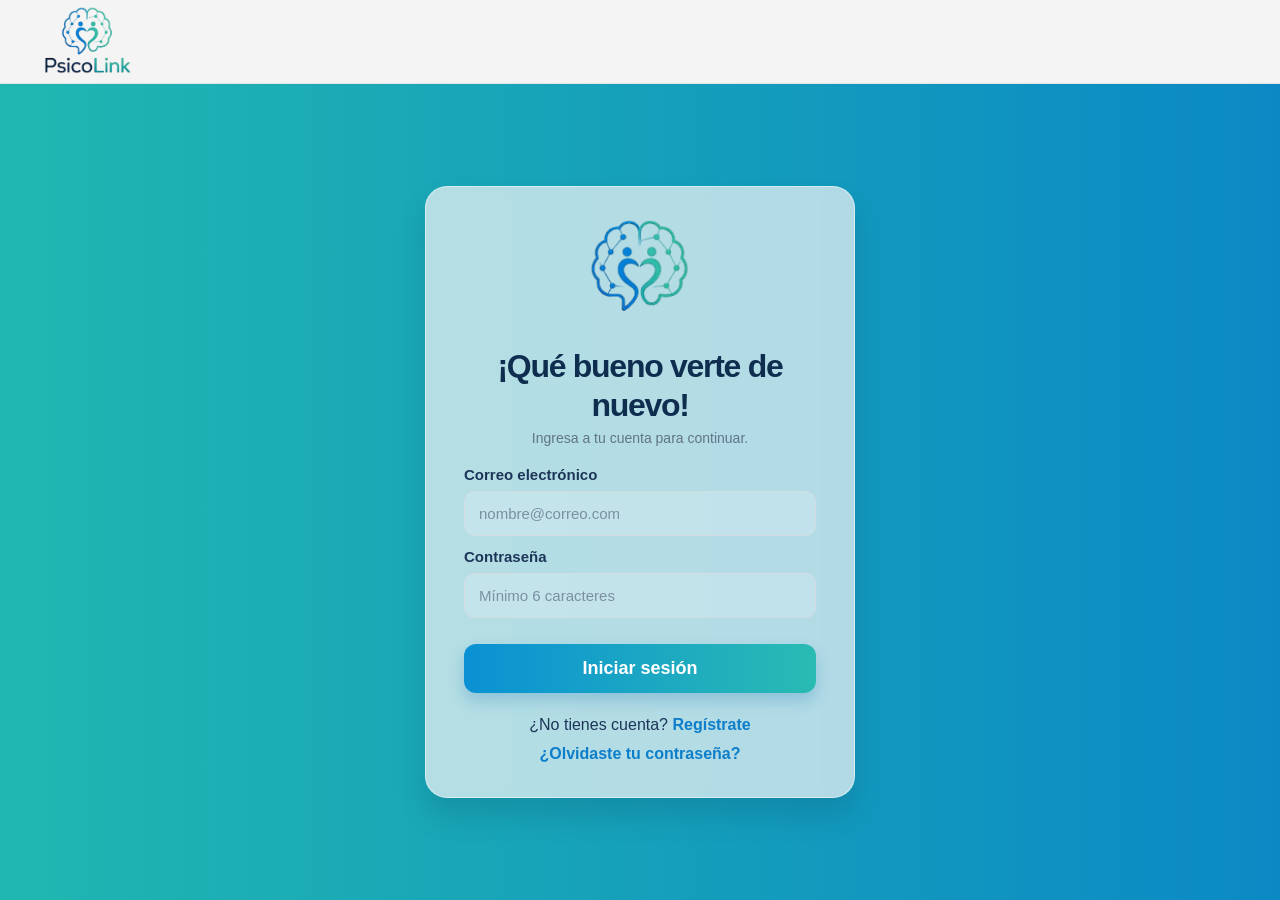
==== Proyecto/pages/Iniciar_sesion.html @ 8dc3ba89 "Se creo el crud" ====
<!DOCTYPE html>
<html lang="es">
  <head>
    <meta charset="UTF-8" />
    <meta name="viewport" content="width=device-width, initial-scale=1.0" />
    <title>PsicoLink | Iniciar sesión</title>
    <link href="../style/styles.css" rel="stylesheet" type="text/css"   >
      
  </head>
  <body>
    <header class="topbar">
     <a href="#" class="brand" aria-label="PsicoLink">
    <img src="../img/logo.png" alt="PsicoLink" class="brand-logo" />
    </a>
    </header>

    <main class="hero">
      <section class="auth-card" aria-label="Inicio de sesión">
        <div class="card-brand">
        <img src="../img/logo2.png" alt="PsicoLink" class="brand-logo" />
        </div>

        
        <h1>¡Qué bueno verte de nuevo!</h1>
        <p class="subtitle">Ingresa a tu cuenta para continuar.</p>

        <form action="Citas.php" method="post">
          <div class="field">
            <label for="email">Correo electrónico</label>
            <input id="email" type="email" placeholder="nombre@correo.com" />
          </div>

          <div class="field">
            <label for="password">Contraseña</label>
            <input id="password" type="password" placeholder="Mínimo 6 caracteres" />
          </div>

          <button type="submit" class="btn-login">Iniciar sesión</button>
        </form>

        <div class="text-links">
          <div>¿No tienes cuenta? <a href="registrarse.html">Regístrate</a></div>
          <div><a href="#">¿Olvidaste tu contraseña?</a></div>
          
          
        </div>
      </section>
    </main>
  </body>
</html>
---- Proyecto/style/styles.css ----
:root {
        --page-bg: #dfe3e6;
        --header-bg: #f4f4f4;
        --header-text: #1f2b3d;
        --brand-1: #2bc4c4;
        --brand-2: #0c9dc4;
        --hero-start: #20b7b0;
        --hero-end: #0b89c5;
        --card-bg: rgba(233, 240, 243, 0.75);
        --card-border: rgba(255, 255, 255, 0.5);
        --input-bg: rgba(255, 255, 255, 0.25);
        --input-border: #d2dce2;
        --field-text: #1d3557;
        --muted: #607585;
        --btn-1: #0a91d4;
        --btn-2: #2abbb3;
        --link: #0d7ec9;
      }

      * {
        box-sizing: border-box;
      }

      html, body {
        margin: 0;
        min-height: 100%;
        height: 100%;
        font-family: "Nunito", "Segoe UI", Tahoma, sans-serif;
      }

      body {
        background: var(--page-bg);
        color: var(--header-text);
      }

      .topbar {
        height: 84px;
        background: var(--header-bg);
        border-bottom: 1px solid rgba(27, 46, 60, 0.08);
        display: flex;
        align-items: center;
        padding: 0 0 0 28px;
      }

      .brand {
        display: inline-flex;
        align-items: center;
        gap: 10px;
        color: #1f2b3d;
        font-weight: 700;
        font-size: 15px;
        text-decoration: none;
      }

      .brand-mark {
        width: 34px;
        height: 34px;
        border-radius: 50%;
        position: relative;
        border: 2px solid var(--brand-2);
        background: rgba(22, 191, 189, 0.08);
      }

      .brand-mark::before,
      .brand-mark::after {
        content: "";
        position: absolute;
        inset: 0;
        margin: auto;
        border-radius: 50%;
      }

      .brand-mark::before {
        width: 20px;
        height: 20px;
        border: 2px solid rgba(11, 137, 197, 0.8);
        border-top-color: transparent;
        border-left-color: transparent;
        transform: rotate(45deg);
        top: 4px;
      }

      .brand-mark::after {
        width: 14px;
        height: 14px;
        background: rgba(44, 197, 204, 0.18);
        border: 2px solid rgba(31, 123, 222, 0.8);
        top: 8px;
        left: 10px;
      }

      .hero {
        min-height: calc(100vh - 84px);
        background: linear-gradient(90deg, var(--hero-start) 0%, var(--hero-end) 100%);
        display: flex;
        align-items: center;
        justify-content: center;
        padding: 40px 24px;
      }

      .auth-card {
        width: min(100%, 430px);
        background: var(--card-bg);
        border: 1px solid var(--card-border);
        border-radius: 22px;
        box-shadow: 0 18px 28px rgba(12, 61, 82, 0.18);
        padding: 26px 38px 28px;
        backdrop-filter: blur(4px);
        -webkit-backdrop-filter: blur(4px);
      }

      .card-brand {
        display: flex;
        align-items: center;
        justify-content: center;
        gap: 10px;
        color: #0c3556;
        font-weight: 700;
        font-size: 18px;
        margin-bottom: 8px;
      }

      .card-brand .brand-mark {
        width: 28px;
        height: 28px;
        border-width: 2px;
      }

      h1 {
        margin: 18px 0 6px;
        text-align: center;
        color: #0f2d4e;
        font-size: clamp(2rem, 2.2vw, 2.6rem);
        line-height: 1.2;
        letter-spacing: -0.04em;
      }

      .subtitle {
        margin: 0 0 20px;
        text-align: center;
        color: var(--muted);
        font-size: 14px;
      }

      form {
        display: flex;
        flex-direction: column;
        gap: 12px;
      }

      .field {
        display: flex;
        flex-direction: column;
        gap: 8px;
      }

      label {
        color: var(--field-text);
        font-size: 15px;
        font-weight: 600;
      }

      input {
        width: 100%;
        border: 1px solid var(--input-border);
        border-radius: 10px;
        background: rgba(255, 255, 255, 0.2);
        padding: 13px 14px;
        color: var(--field-text);
        font-size: 15px;
        outline: none;
        transition: border-color 0.2s ease, box-shadow 0.2s ease;
      }

      input::placeholder {
        color: #7c8fa3;
      }

      input:focus {
        border-color: rgba(29, 122, 199, 0.8);
        box-shadow: 0 0 0 3px rgba(29, 122, 199, 0.08);
      }

      .btn-login {
        margin-top: 14px;
        width: 100%;
        background: linear-gradient(90deg, var(--btn-1) 0%, var(--btn-2) 100%);
        border: none;
        border-radius: 12px;
        padding: 14px 16px;
        color: white;
        font-weight: 700;
        font-size: 18px;
        cursor: pointer;
        box-shadow: 0 8px 15px rgba(10, 103, 173, 0.22);
        transition: transform 0.2s ease, box-shadow 0.2s ease;
      }

      .btn-login:hover {
        transform: translateY(-1px);
        box-shadow: 0 10px 18px rgba(10, 103, 173, 0.28);
      }

      .text-links {
        margin-top: 18px;
        text-align: center;
        color: var(--field-text);
        font-size: 16px;
        line-height: 1.8;
      }

      .text-links a {
        color: var(--link);
        font-weight: 700;
        text-decoration: none;
      }

      .text-links a:hover {
        text-decoration: underline;
      }

      @media (max-width: 520px) {
        .topbar {
          padding-left: 18px;
        }

        .auth-card {
          padding: 24px 22px 26px;
          border-radius: 18px;
        }

        h1 {
          font-size: 1.9rem;
        }
      }

      .brand-logo {
  height: 80px;      
  width: auto;       
  display: block;
}

.card-brand .brand-logo {
  height: 100px;
  margin: 0 auto 16px;
}
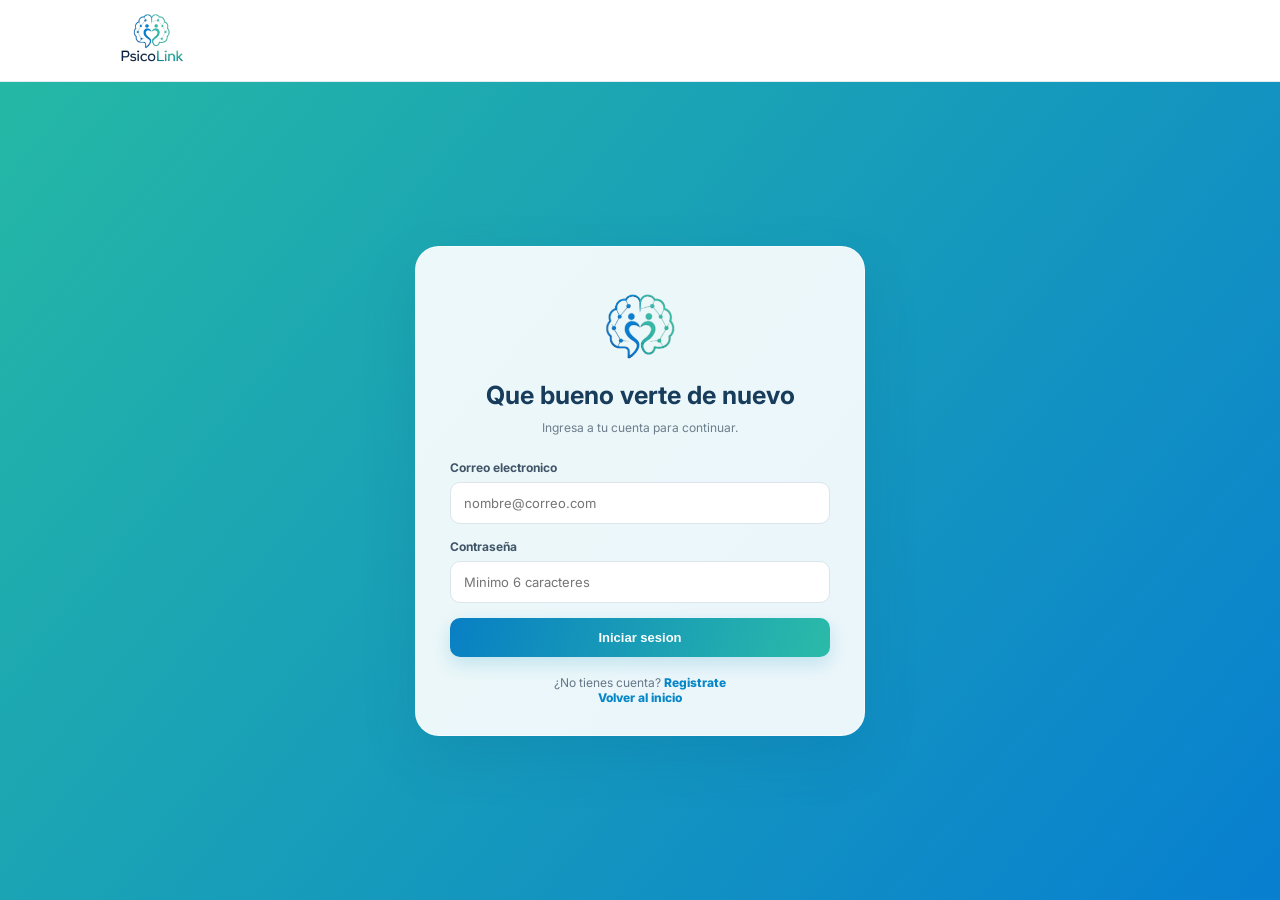
==== commit 55d9659c: "Se realizo correcion index" ====
--- a/Proyecto/pages/Iniciar_sesion.html
+++ b/Proyecto/pages/Iniciar_sesion.html
@@ -8,42 +8,36 @@
       
   </head>
   <body>
-    <header class="topbar">
-     <a href="#" class="brand" aria-label="PsicoLink">
-    <img src="../img/logo.png" alt="PsicoLink" class="brand-logo" />
-    </a>
+    <header class="public-header">
+      <a href="index.html" class="brand" aria-label="PsicoLink">
+        <img src="../img/logo.png" alt="PsicoLink">
+      </a>
     </header>
 
-    <main class="hero">
-      <section class="auth-card" aria-label="Inicio de sesión">
-        <div class="card-brand">
-        <img src="../img/logo2.png" alt="PsicoLink" class="brand-logo" />
-        </div>
-
-        
-        <h1>¡Qué bueno verte de nuevo!</h1>
-        <p class="subtitle">Ingresa a tu cuenta para continuar.</p>
+    <main class="auth-shell">
+      <section class="auth-card" aria-label="Inicio de sesion">
+        <img src="../img/logo2.png" alt="PsicoLink" class="auth-logo">
+        <h1>Que bueno verte de nuevo</h1>
+        <p class="auth-subtitle">Ingresa a tu cuenta para continuar.</p>
 
         <form action="Citas.php" method="post">
-          <div class="field">
-            <label for="email">Correo electrónico</label>
-            <input id="email" type="email" placeholder="nombre@correo.com" />
+          <div class="form-group">
+            <label for="email">Correo electronico</label>
+            <input class="form-control" id="email" name="email" type="email" placeholder="nombre@correo.com" required>
           </div>
 
-          <div class="field">
+          <div class="form-group">
             <label for="password">Contraseña</label>
-            <input id="password" type="password" placeholder="Mínimo 6 caracteres" />
+            <input class="form-control" id="password" name="password" type="password" placeholder="Minimo 6 caracteres" minlength="6" required>
           </div>
 
-          <button type="submit" class="btn-login">Iniciar sesión</button>
+          <button type="submit" class="btn btn-primary btn-block">Iniciar sesion</button>
         </form>
 
-        <div class="text-links">
-          <div>¿No tienes cuenta? <a href="registrarse.html">Regístrate</a></div>
-          <div><a href="#">¿Olvidaste tu contraseña?</a></div>
-          
-          
-        </div>
+        <p class="auth-bottom">
+          ¿No tienes cuenta? <a class="link-btn" href="registrarse.html">Registrate</a><br>
+          <a class="link-btn" href="index.html">Volver al inicio</a>
+        </p>
       </section>
     </main>
   </body>
--- a/Proyecto/style/styles.css
+++ b/Proyecto/style/styles.css
@@ -1,248 +1,232 @@
+@import url("https://fonts.googleapis.com/css2?family=Inter:wght@400;600;700;800&display=swap");
+
 :root {
-        --page-bg: #dfe3e6;
-        --header-bg: #f4f4f4;
-        --header-text: #1f2b3d;
-        --brand-1: #2bc4c4;
-        --brand-2: #0c9dc4;
-        --hero-start: #20b7b0;
-        --hero-end: #0b89c5;
-        --card-bg: rgba(233, 240, 243, 0.75);
-        --card-border: rgba(255, 255, 255, 0.5);
-        --input-bg: rgba(255, 255, 255, 0.25);
-        --input-border: #d2dce2;
-        --field-text: #1d3557;
-        --muted: #607585;
-        --btn-1: #0a91d4;
-        --btn-2: #2abbb3;
-        --link: #0d7ec9;
-      }
-
-      * {
-        box-sizing: border-box;
-      }
-
-      html, body {
-        margin: 0;
-        min-height: 100%;
-        height: 100%;
-        font-family: "Nunito", "Segoe UI", Tahoma, sans-serif;
-      }
-
-      body {
-        background: var(--page-bg);
-        color: var(--header-text);
-      }
-
-      .topbar {
-        height: 84px;
-        background: var(--header-bg);
-        border-bottom: 1px solid rgba(27, 46, 60, 0.08);
-        display: flex;
-        align-items: center;
-        padding: 0 0 0 28px;
-      }
-
-      .brand {
-        display: inline-flex;
-        align-items: center;
-        gap: 10px;
-        color: #1f2b3d;
-        font-weight: 700;
-        font-size: 15px;
-        text-decoration: none;
-      }
-
-      .brand-mark {
-        width: 34px;
-        height: 34px;
-        border-radius: 50%;
-        position: relative;
-        border: 2px solid var(--brand-2);
-        background: rgba(22, 191, 189, 0.08);
-      }
-
-      .brand-mark::before,
-      .brand-mark::after {
-        content: "";
-        position: absolute;
-        inset: 0;
-        margin: auto;
-        border-radius: 50%;
-      }
-
-      .brand-mark::before {
-        width: 20px;
-        height: 20px;
-        border: 2px solid rgba(11, 137, 197, 0.8);
-        border-top-color: transparent;
-        border-left-color: transparent;
-        transform: rotate(45deg);
-        top: 4px;
-      }
-
-      .brand-mark::after {
-        width: 14px;
-        height: 14px;
-        background: rgba(44, 197, 204, 0.18);
-        border: 2px solid rgba(31, 123, 222, 0.8);
-        top: 8px;
-        left: 10px;
-      }
-
-      .hero {
-        min-height: calc(100vh - 84px);
-        background: linear-gradient(90deg, var(--hero-start) 0%, var(--hero-end) 100%);
-        display: flex;
-        align-items: center;
-        justify-content: center;
-        padding: 40px 24px;
-      }
-
-      .auth-card {
-        width: min(100%, 430px);
-        background: var(--card-bg);
-        border: 1px solid var(--card-border);
-        border-radius: 22px;
-        box-shadow: 0 18px 28px rgba(12, 61, 82, 0.18);
-        padding: 26px 38px 28px;
-        backdrop-filter: blur(4px);
-        -webkit-backdrop-filter: blur(4px);
-      }
-
-      .card-brand {
-        display: flex;
-        align-items: center;
-        justify-content: center;
-        gap: 10px;
-        color: #0c3556;
-        font-weight: 700;
-        font-size: 18px;
-        margin-bottom: 8px;
-      }
-
-      .card-brand .brand-mark {
-        width: 28px;
-        height: 28px;
-        border-width: 2px;
-      }
-
-      h1 {
-        margin: 18px 0 6px;
-        text-align: center;
-        color: #0f2d4e;
-        font-size: clamp(2rem, 2.2vw, 2.6rem);
-        line-height: 1.2;
-        letter-spacing: -0.04em;
-      }
-
-      .subtitle {
-        margin: 0 0 20px;
-        text-align: center;
-        color: var(--muted);
-        font-size: 14px;
-      }
-
-      form {
-        display: flex;
-        flex-direction: column;
-        gap: 12px;
-      }
-
-      .field {
-        display: flex;
-        flex-direction: column;
-        gap: 8px;
-      }
-
-      label {
-        color: var(--field-text);
-        font-size: 15px;
-        font-weight: 600;
-      }
-
-      input {
-        width: 100%;
-        border: 1px solid var(--input-border);
-        border-radius: 10px;
-        background: rgba(255, 255, 255, 0.2);
-        padding: 13px 14px;
-        color: var(--field-text);
-        font-size: 15px;
-        outline: none;
-        transition: border-color 0.2s ease, box-shadow 0.2s ease;
-      }
-
-      input::placeholder {
-        color: #7c8fa3;
-      }
-
-      input:focus {
-        border-color: rgba(29, 122, 199, 0.8);
-        box-shadow: 0 0 0 3px rgba(29, 122, 199, 0.08);
-      }
-
-      .btn-login {
-        margin-top: 14px;
-        width: 100%;
-        background: linear-gradient(90deg, var(--btn-1) 0%, var(--btn-2) 100%);
-        border: none;
-        border-radius: 12px;
-        padding: 14px 16px;
-        color: white;
-        font-weight: 700;
-        font-size: 18px;
-        cursor: pointer;
-        box-shadow: 0 8px 15px rgba(10, 103, 173, 0.22);
-        transition: transform 0.2s ease, box-shadow 0.2s ease;
-      }
-
-      .btn-login:hover {
-        transform: translateY(-1px);
-        box-shadow: 0 10px 18px rgba(10, 103, 173, 0.28);
-      }
-
-      .text-links {
-        margin-top: 18px;
-        text-align: center;
-        color: var(--field-text);
-        font-size: 16px;
-        line-height: 1.8;
-      }
-
-      .text-links a {
-        color: var(--link);
-        font-weight: 700;
-        text-decoration: none;
-      }
-
-      .text-links a:hover {
-        text-decoration: underline;
-      }
-
-      @media (max-width: 520px) {
-        .topbar {
-          padding-left: 18px;
-        }
-
-        .auth-card {
-          padding: 24px 22px 26px;
-          border-radius: 18px;
-        }
-
-        h1 {
-          font-size: 1.9rem;
-        }
-      }
-
-      .brand-logo {
-  height: 80px;      
-  width: auto;       
+  --blue: #087fc4;
+  --dark: #10345c;
+  --teal: #2bbba8;
+  --ink: #1c2c40;
+  --muted: #718096;
+  --line: #e3ebf1;
+  --bg: #f5f8fb;
+  --white: #fff;
+}
+
+* { box-sizing: border-box; }
+html { scroll-behavior: smooth; }
+body {
+  margin: 0;
+  color: var(--ink);
+  background: var(--bg);
+  font-family: Inter, "Segoe UI", sans-serif;
+}
+img { max-width: 100%; }
+a { color: inherit; }
+
+.public-header {
+  height: 82px;
+  padding: 12px clamp(18px, 6vw, 90px);
+  display: flex;
+  align-items: center;
+  justify-content: space-between;
+  background: var(--white);
+  border-bottom: 1px solid var(--line);
+}
+.brand img { width: 150px; height: 58px; object-fit: contain; }
+.public-nav { display: flex; align-items: center; gap: 24px; }
+.public-nav a { text-decoration: none; font-size: 13px; font-weight: 600; }
+
+.btn {
+  border: 0;
+  border-radius: 10px;
+  padding: 12px 18px;
+  display: inline-block;
+  font-weight: 700;
+  font-size: 13px;
+  text-align: center;
+  text-decoration: none;
+  cursor: pointer;
+}
+.btn-primary {
+  color: var(--white);
+  background: linear-gradient(110deg, var(--blue), var(--teal));
+  box-shadow: 0 7px 18px #0b91bd30;
+}
+.btn-outline { color: var(--blue); background: var(--white); border: 1px solid #c8dce8; }
+.btn-soft { color: var(--blue); background: #e8f6fb; }
+.btn-block { width: 100%; }
+
+.hero {
+  min-height: 470px;
+  padding: 70px clamp(18px, 8vw, 120px) 58px;
+  display: grid;
+  grid-template-columns: 1.05fr .95fr;
+  align-items: center;
+  gap: 35px;
+  background: linear-gradient(120deg, #effbfa, #edf6ff 58%, #e4f7f4);
+}
+.eyebrow {
+  color: #1599a9;
+  font-size: 11px;
+  font-weight: 800;
+  letter-spacing: 1.8px;
+  text-transform: uppercase;
+}
+.hero h1 {
+  margin: 16px 0;
+  color: var(--dark);
+  font-size: clamp(36px, 4.8vw, 60px);
+  line-height: 1.08;
+  letter-spacing: -2.4px;
+}
+.hero h1 em { color: #20aa9e; font-style: normal; }
+.hero p { max-width: 510px; color: #627587; font-size: 15px; line-height: 1.8; }
+.hero-actions { display: flex; flex-wrap: wrap; gap: 12px; margin-top: 26px; }
+.hero-art { min-height: 320px; display: grid; place-items: center; position: relative; }
+.hero-logo-wrap {
+  width: min(350px, 90%);
+  height: 300px;
+  display: grid;
+  place-items: center;
+  background: #ffffffbd;
+  border: 1px solid #fff;
+  border-radius: 35px;
+  box-shadow: 0 30px 70px #2b90ad20;
+}
+.hero-logo-wrap img { width: 240px; height: 240px; object-fit: contain; }
+.float-tag {
+  position: absolute;
+  z-index: 2;
+  padding: 12px 15px;
+  border-radius: 14px;
+  background: var(--white);
+  box-shadow: 0 12px 35px rgba(21,57,88,.08);
+  font-size: 11px;
+  font-weight: 700;
+}
+.tag-one { top: 28px; left: 0; }
+.tag-two { right: 0; bottom: 26px; }
+.float-dot {
+  width: 8px;
+  height: 8px;
+  margin-right: 7px;
+  display: inline-block;
+  border-radius: 50%;
+  background: #2fbd91;
+}
+
+.section { padding: 64px clamp(18px, 8vw, 120px); }
+.section-heading { max-width: 650px; margin: 0 auto 35px; text-align: center; }
+.section-heading h2 { margin: 10px 0; color: var(--dark); font-size: clamp(25px, 3vw, 36px); }
+.section-heading p { color: var(--muted); font-size: 14px; line-height: 1.7; }
+.feature-grid { display: grid; grid-template-columns: repeat(3, 1fr); gap: 18px; }
+.feature-card {
+  padding: 25px;
+  background: var(--white);
+  border: 1px solid var(--line);
+  border-radius: 18px;
+  box-shadow: 0 5px 20px #17395c05;
+}
+.feature-icon {
+  width: 48px;
+  height: 48px;
+  margin-bottom: 18px;
+  display: grid;
+  place-items: center;
+  border-radius: 14px;
+  background: #e4f5ff;
+  color: var(--blue);
+  font-weight: 800;
+}
+.feature-card h3 { margin: 0 0 9px; font-size: 16px; }
+.feature-card p { margin: 0; color: var(--muted); font-size: 12px; line-height: 1.75; }
+
+.cta-band {
+  margin: 0 clamp(18px, 8vw, 120px) 65px;
+  padding: 32px 36px;
+  display: flex;
+  align-items: center;
+  justify-content: space-between;
+  gap: 20px;
+  color: var(--white);
+  border-radius: 20px;
+  background: linear-gradient(110deg, var(--blue), var(--teal));
+}
+.cta-band h2 { margin: 0 0 7px; font-size: 24px; }
+.cta-band p { margin: 0; font-size: 12px; }
+.cta-band .btn { color: var(--dark); background: var(--white); white-space: nowrap; }
+
+.public-footer {
+  padding: 22px clamp(18px, 6vw, 90px);
+  display: flex;
+  align-items: center;
+  justify-content: space-between;
+  gap: 20px;
+  background: var(--white);
+  border-top: 1px solid var(--line);
+  color: #8491a0;
+  font-size: 10px;
+}
+.footer-brand { display: flex; align-items: center; gap: 12px; }
+.footer-brand img { width: 92px; height: 42px; object-fit: contain; }
+
+.auth-shell {
+  min-height: calc(100vh - 82px);
+  padding: 42px 18px;
+  display: grid;
+  place-items: center;
+  background: linear-gradient(130deg, #25b8a5, #087fd0);
+}
+.auth-card {
+  width: min(100%, 450px);
+  padding: 30px 34px;
+  background: #ffffffea;
+  border: 1px solid #ffffff99;
+  border-radius: 24px;
+  box-shadow: 0 20px 55px #00466d20;
+}
+.auth-logo {
+  width: 135px;
+  height: 95px;
+  margin: 0 auto 8px;
   display: block;
-}
-
-.card-brand .brand-logo {
-  height: 100px;
-  margin: 0 auto 16px;
-}
-
-   +  object-fit: contain;
+}
+.auth-card h1 { margin: 5px 0 8px; color: #183c5b; font-size: 25px; text-align: center; }
+.auth-subtitle { margin: 0 0 23px; color: #6d7d8b; font-size: 12px; line-height: 1.6; text-align: center; }
+.form-group { margin-bottom: 15px; }
+.form-group label { margin-bottom: 7px; display: block; color: #415568; font-size: 12px; font-weight: 700; }
+.form-control {
+  width: 100%;
+  padding: 12px 13px;
+  border: 1px solid #dce5eb;
+  border-radius: 10px;
+  outline: 0;
+  color: var(--ink);
+  background: var(--white);
+  font: inherit;
+  font-size: 13px;
+}
+.form-control:focus { border-color: #2baec0; box-shadow: 0 0 0 3px #2baec01a; }
+.auth-bottom { margin: 18px 0 0; color: #657788; font-size: 12px; text-align: center; }
+.link-btn { color: #0787c8; font-weight: 800; text-decoration: none; }
+
+@media (max-width: 760px) {
+  .public-header { height: 70px; padding: 8px 16px; }
+  .brand img { width: 130px; height: 50px; }
+  .public-nav { gap: 8px; }
+  .public-nav > a:first-child, .public-nav > a:nth-child(2) { display: none; }
+  .public-nav .btn { padding: 9px 10px; font-size: 11px; }
+  .hero { grid-template-columns: 1fr; min-height: auto; padding: 45px 22px 35px; }
+  .hero h1 { font-size: 38px; }
+  .hero-art { min-height: 230px; }
+  .hero-logo-wrap { width: 270px; height: 210px; }
+  .hero-logo-wrap img { width: 190px; height: 190px; }
+  .tag-one { left: 0; }
+  .tag-two { right: 0; }
+  .section { padding: 45px 20px; }
+  .feature-grid { grid-template-columns: 1fr; }
+  .cta-band { margin: 0 18px 40px; padding: 25px; align-items: flex-start; flex-direction: column; }
+  .public-footer { align-items: flex-start; flex-direction: column; }
+  .auth-shell { min-height: calc(100vh - 70px); padding: 25px 14px; }
+  .auth-card { padding: 25px 20px; }
+}
